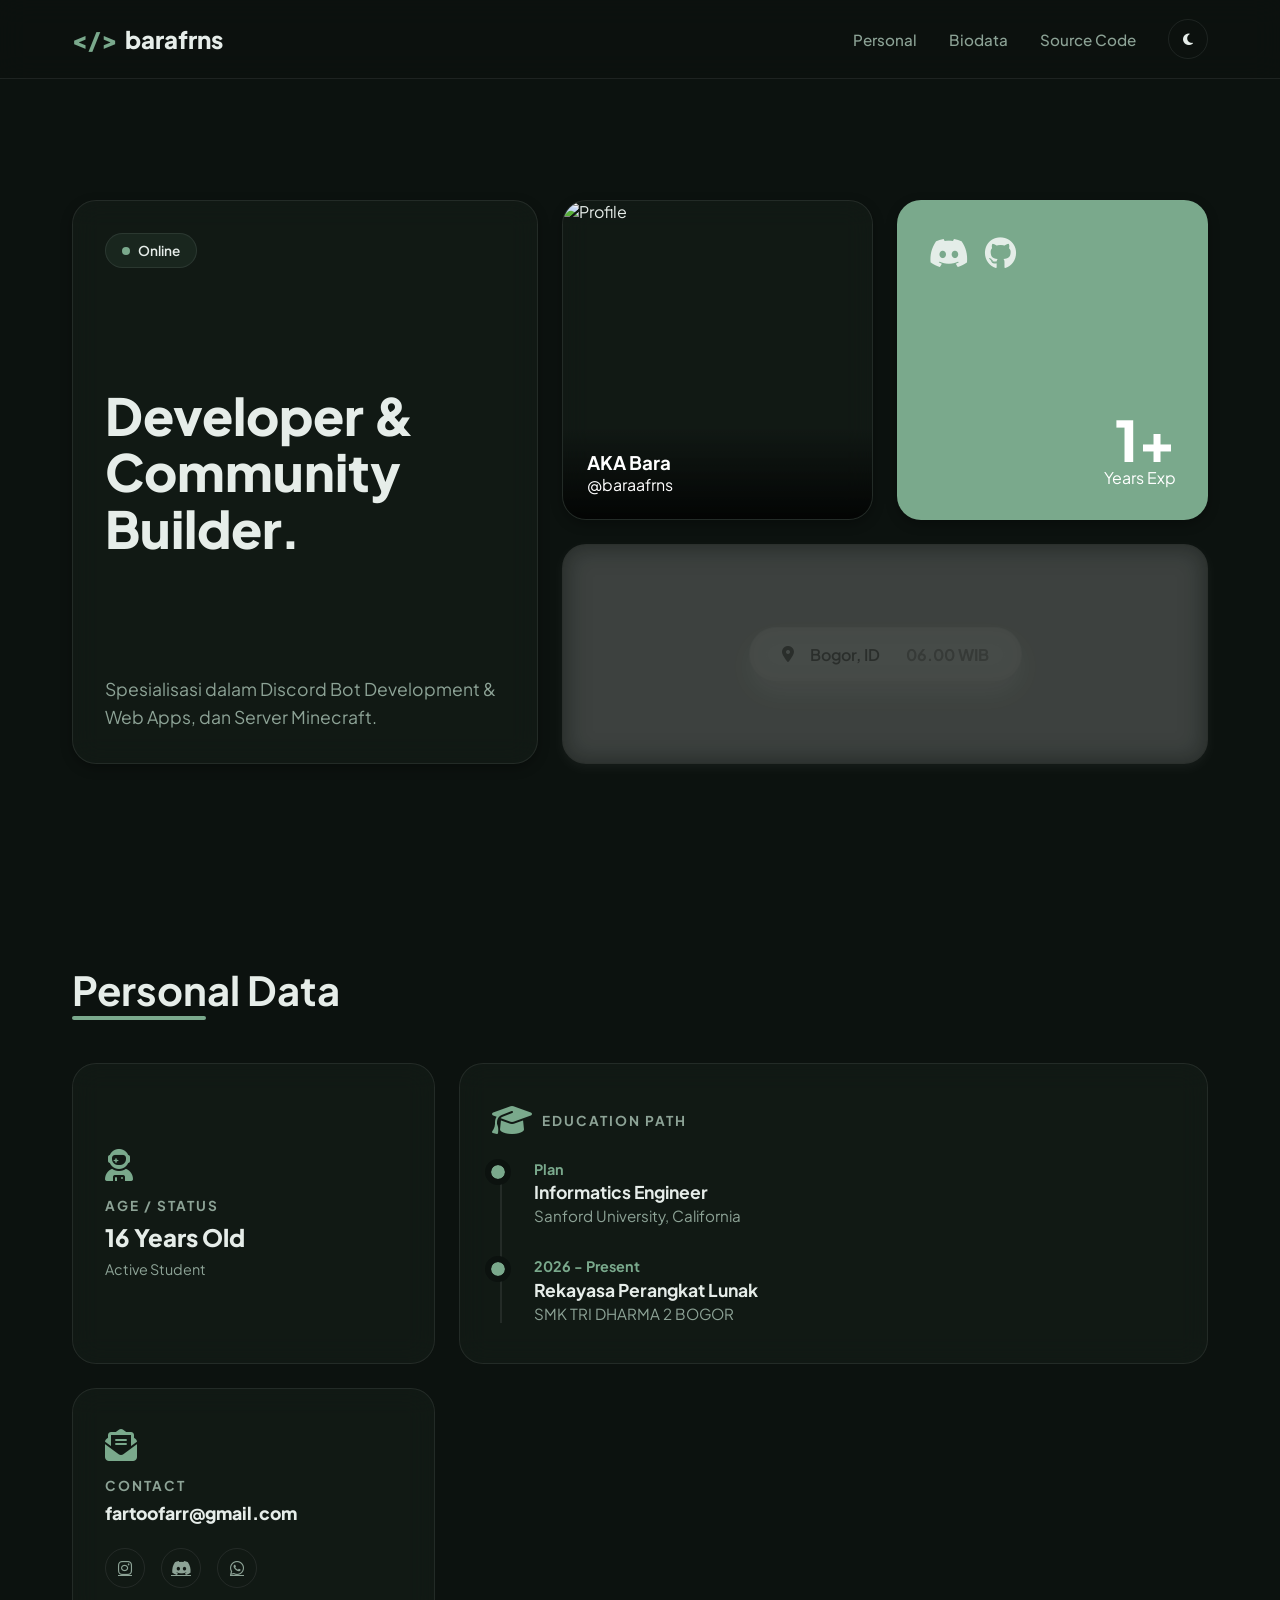
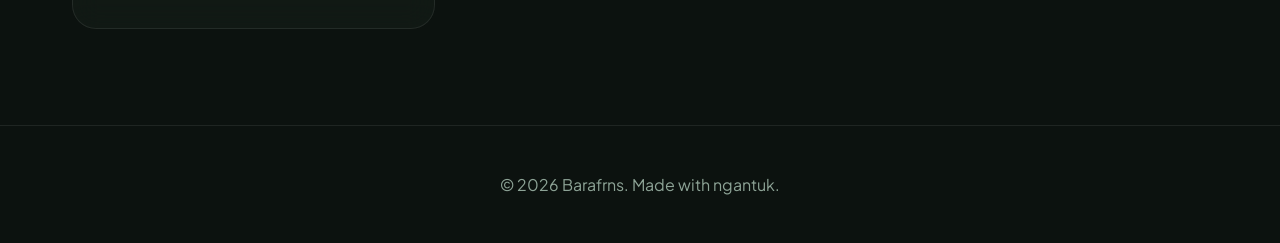
==== index.html @ 6649ecc7 "update" ====
<!DOCTYPE html>
<html lang="en" data-theme="dark">
<head>
    <meta charset="UTF-8">
    <meta name="viewport" content="width=device-width, initial-scale=1.0">
    <title>Barafrns | Personal Dashboard</title>
    <link href="https://unpkg.com/aos@2.3.1/dist/aos.css" rel="stylesheet">
    <link href="https://cdnjs.cloudflare.com/ajax/libs/font-awesome/6.4.0/css/all.min.css" rel="stylesheet">
    <link href="https://fonts.googleapis.com/css2?family=Plus+Jakarta+Sans:wght@300;500;700;800&display=swap" rel="stylesheet">
    <link rel="stylesheet" href="./style.css">
</head>
<body>
    <div class="cursor-dot" data-cursor-dot></div>
    <div class="cursor-outline" data-cursor-outline></div>

    <nav id="navbar">
        <div class="nav-container">
            <a href="index.html" class="logo">
                <span class="logo-symbol">&lt;/&gt;</span> barafrns
            </a>
            
            <button id="hamburger" aria-label="Menu">
                <i class="fas fa-bars"></i>
            </button>

            <div class="nav-right" id="nav-menu">
                <ul id="nav-links">
                    <li><a href="index.html" class="nav-link">Personal</a></li>
                    <li><a href="#biodata" class="nav-link">Biodata</a></li>
                    <li><a href="projects.html" class="nav-link">Source Code</a></li> 
                </ul>
                
                <button id="theme-toggle" aria-label="Toggle Theme">
                    <i class="fas fa-moon"></i>
                </button>
            </div>
        </div>
    </nav>

    <main>
        <section class="hero-section">
            <div class="bento-grid">
                <div class="bento-item intro-card" data-aos="fade-up">
                    <div class="status-badge">
                        <span class="pulse-dot"></span> Online
                    </div>
                    <h1>Developer &<br> Community Builder.</h1>
                    <p>Spesialisasi dalam Discord Bot Development & Web Apps, dan Server Minecraft.</p>
                </div>

                <div class="bento-item photo-card" data-aos="zoom-in" data-aos-delay="100">
                    <img src="https://raw.githubusercontent.com/tfbarrr/kukukukuk/main/profile.jpg" alt="Profile" class="profile-img">
                    <div class="overlay-info">
                        <h3>AKA Bara</h3>
                        <p>@baraafrns</p>
                    </div>
                </div>

                <div class="bento-item social-card" data-aos="fade-left" data-aos-delay="200">
                    <div class="social-links">
                        <a href="https://discord.gg/KVG5Vw66" target="_blank" class="social-btn"><i class="fab fa-discord"></i></a>
                        <a href="https://github.com/tfbarrr" target="_blank" class="social-btn"><i class="fab fa-github"></i></a>
                    </div>
                    <div class="stat-box">
                        <span class="number">1+</span>
                        <span class="label">Years Exp</span>
                    </div>
                </div>

                <div class="bento-item map-card" data-aos="fade-up" data-aos-delay="300">
                    <div class="map-content">
                        <i class="fas fa-map-marker-alt"></i> 
                        Bogor, ID 
                        <span id="local-time" style="font-weight:bold; margin-left:10px; color:var(--accent-color)">--:--</span>
                    </div>
                </div>
            </div>
        </section>

        <section id="biodata" class="section">
            <h2 class="section-title" data-aos="fade-right">Personal Data</h2>
            
            <div class="biodata-grid">
                <div class="bio-item" data-aos="fade-up" data-aos-delay="100">
                    <i class="fas fa-user-astronaut bio-icon"></i>
                    <div class="bio-label">Age / Status</div>
                    <div class="bio-value">16 Years Old</div>
                    <p style="color: var(--text-secondary); margin-top: 0.5rem; font-size: 0.9rem;">Active Student</p>
                </div>

                <div class="bio-item" data-aos="fade-up" data-aos-delay="200" style="grid-column: span 2;"> <div style="display:flex; align-items:center; gap:10px;">
                        <i class="fas fa-graduation-cap bio-icon" style="margin-bottom:0"></i>
                        <span class="bio-label" style="margin-bottom:0">Education Path</span>
                    </div>
                    
                    <div class="education-timeline">
                        <div class="edu-item">
                            <div class="edu-year">Plan</div>
                            <div class="edu-degree">Informatics Engineer</div>
                            <div class="edu-school">Sanford University, California</div>
                        </div>
                        <div class="edu-item">
                            <div class="edu-year">2026 - Present</div>
                            <div class="edu-degree">Rekayasa Perangkat Lunak</div>
                            <div class="edu-school">SMK TRI DHARMA 2 BOGOR</div>
                        </div>
                    </div>
                </div>

                <div class="bio-item" data-aos="fade-up" data-aos-delay="300">
                    <i class="fas fa-envelope-open-text bio-icon"></i>
                    <div class="bio-label">Contact</div>
                    <div class="bio-value" style="font-size: 1.1rem; word-break: break-all;">fartoofarr@gmail.com</div>
                    
                    <div style="margin-top: 1.5rem; display: flex; gap: 1rem;">
                        <a href="#" class="social-mini-btn"><i class="fab fa-instagram"></i></a>
                        <a href="#" class="social-mini-btn"><i class="fab fa-discord"></i></a>
                        <a href="#" class="social-mini-btn"><i class="fab fa-whatsapp"></i></a>
                    </div>
                </div>
            </div>
        </section>
    </main>

    <footer>
        <div class="footer-content">
            <p>&copy; 2026 Barafrns. Made with ngantuk.</p>
        </div>
    </footer>

    <script src="https://unpkg.com/aos@2.3.1/dist/aos.js"></script>
    <script src="./script.js"></script>
</body>
</html>
---- style.css ----
/* =========================================
   1. VARIABLES & THEMES (CALM NATURE & GLASS)
   ========================================= */
:root {
    --font-main: 'Plus Jakarta Sans', sans-serif;

    /* CALM NATURE LIGHT THEME */
    --bg-color: #f3f6f4; 
    --card-bg: rgba(255, 255, 255, 0.45); /* Glass Base */
    --nav-bg-top: rgba(243, 246, 244, 0.7);
    --nav-bg-scroll: rgba(255, 255, 255, 0.6);
    --text-primary: #24332c; 
    --text-secondary: #5a7065; 
    --accent-color: #4a7c60; /* Soft Leaf Green */
    --accent-hover: #375e48;
    --border-color: rgba(74, 124, 96, 0.18); 
    --cursor-hover-bg: rgba(74, 124, 96, 0.12);
    --shadow-sm: 0 4px 12px rgba(36, 51, 44, 0.04);
    --shadow-md: 0 12px 24px rgba(36, 51, 44, 0.08);
    --glass-blur: blur(14px);
}

/* DARK THEME (DEEP FOREST NIGHT) */
[data-theme="dark"] {
    --bg-color: #0c120f; 
    --card-bg: rgba(22, 32, 27, 0.55); /* Dark Glass */
    --nav-bg-top: rgba(12, 18, 15, 0.75);
    --nav-bg-scroll: rgba(22, 32, 27, 0.65);
    --text-primary: #e6ede9; 
    --text-secondary: #8da396; 
    --accent-color: #7aa98c; /* Sage Pastel */
    --accent-hover: #9bc2aa;
    --border-color: rgba(255, 255, 255, 0.08);
    --cursor-hover-bg: rgba(122, 169, 140, 0.15);
    --shadow-sm: 0 4px 12px rgba(0, 0, 0, 0.3);
    --shadow-md: 0 12px 24px rgba(0, 0, 0, 0.45);
}

/* EXPERIMENTAL MOSS THEME (PENGGANTI HULK) */
[data-theme="hulk"] {
    --bg-color: #060b08; 
    --card-bg: rgba(14, 26, 20, 0.5); 
    --nav-bg-top: rgba(6, 11, 8, 0.75);
    --nav-bg-scroll: rgba(14, 26, 20, 0.6);
    --text-primary: #d2e3d8;
    --text-secondary: #7fa18d;
    --accent-color: #96cfab; /* Emerald Mist */
    --accent-hover: #b4dfc4;
    --border-color: rgba(150, 207, 171, 0.15);
    --cursor-hover-bg: rgba(150, 207, 171, 0.15);
    --shadow-sm: 0 0 15px rgba(150, 207, 171, 0.08);
    --shadow-md: 0 0 30px rgba(150, 207, 171, 0.15);
}

/* =========================================
   2. RESET & BASE STYLES
   ========================================= */
* { margin: 0; padding: 0; box-sizing: border-box; cursor: none !important; }

html { scroll-behavior: smooth; }

body {
    background-color: var(--bg-color);
    color: var(--text-primary);
    font-family: var(--font-main);
    transition: background-color 0.3s ease, color 0.3s ease;
    overflow-x: hidden;
}

/* =========================================
   3. CUSTOM CURSOR (FIXED BUG)
   ========================================= */
.cursor-dot, .cursor-outline {
    position: fixed; top: 0; left: 0;
    transform: translate(-50%, -50%);
    border-radius: 50%; z-index: 9999;
    pointer-events: none;
    opacity: 0; /* Menghilangkan flash bug di awal */
    transition: opacity 0.3s ease, width 0.25s ease, height 0.25s ease, background-color 0.25s ease, transform 0.25s ease;
}
.cursor-dot { width: 8px; height: 8px; background-color: var(--accent-color); }
.cursor-outline {
    width: 36px; height: 36px;
    border: 1.5px solid var(--text-secondary);
}

/* State Hover yang dipicu Class JS */
.cursor-outline.cursor-hover {
    width: 55px;
    height: 55px;
    background-color: var(--cursor-hover-bg);
    border-color: transparent;
}
.cursor-dot.cursor-hover {
    transform: translate(-50%, -50%) scale(0.5);
    background-color: var(--accent-color);
}

/* =========================================
   4. NAVBAR (GLASS THEMED)
   ========================================= */
nav {
    position: fixed; top: 0; width: 100%; z-index: 100;
    backdrop-filter: var(--glass-blur);
    -webkit-backdrop-filter: var(--glass-blur);
    background: var(--nav-bg-top); 
    border-bottom: 1px solid var(--border-color);
    padding: 1.2rem 0;
    transition: all 0.3s ease;
}

.nav-container {
    max-width: 1200px; margin: 0 auto; padding: 0 2rem;
    display: flex; justify-content: space-between; align-items: center;
}

.logo {
    font-weight: 800; font-size: 1.5rem; text-decoration: none;
    color: var(--text-primary); display: flex; align-items: center; gap: 0.5rem;
}
.logo-symbol { color: var(--accent-color); }

.nav-right { display: flex; align-items: center; gap: 2rem; }
#nav-links { list-style: none; display: flex; gap: 2rem; }

.nav-link {
    text-decoration: none; color: var(--text-secondary);
    font-weight: 500; transition: color 0.3s;
    font-size: 0.95rem;
}
.nav-link:hover, .nav-link.active { color: var(--accent-color); }

#theme-toggle {
    background: none; border: 1px solid var(--border-color);
    color: var(--text-primary); padding: 0.5rem; border-radius: 50%;
    width: 40px; height: 40px; display: grid; place-items: center;
    transition: all 0.3s;
}
#theme-toggle:hover { 
    background: var(--accent-color); 
    color: var(--bg-color); 
    border-color: var(--accent-color); 
}

/* =========================================
   5. HERO SECTION (BENTO GRID GLASS EFFECT)
   ========================================= */
.hero-section {
    min-height: 100vh; 
    padding: 8rem 2rem 4rem;
    max-width: 1200px; 
    margin: 0 auto;
    display: flex; 
    align-items: center;
}

.bento-grid {
    display: grid;
    grid-template-columns: 1.5fr 1fr 1fr;
    grid-template-rows: 320px 220px;
    gap: 1.5rem; 
    width: 100%;
}

.bento-item {
    background: var(--card-bg); 
    backdrop-filter: var(--glass-blur);
    -webkit-backdrop-filter: var(--glass-blur);
    border-radius: 24px;
    padding: 2rem; 
    border: 1px solid var(--border-color);
    box-shadow: var(--shadow-sm); 
    position: relative; 
    overflow: hidden;
    transition: transform 0.4s cubic-bezier(0.2, 0.8, 0.2, 1), border-color 0.3s, box-shadow 0.3s;
}

.bento-item:hover {
    transform: translateY(-5px); 
    box-shadow: var(--shadow-md);
    border-color: var(--accent-color);
}

/* Grid Assignments */
.intro-card { grid-column: 1 / 2; grid-row: 1 / 3; display: flex; flex-direction: column; justify-content: space-between; }
.photo-card { grid-column: 2 / 3; grid-row: 1 / 2; padding: 0; }
.social-card { grid-column: 3 / 4; grid-row: 1 / 2; display: flex; flex-direction: column; justify-content: space-between; background: var(--accent-color); border: none; }
.map-card { grid-column: 2 / 4; grid-row: 2 / 3; display: flex; align-items: center; justify-content: center; background-image: url('https://upload.wikimedia.org/wikipedia/commons/e/ec/World_map_blank_without_borders.svg'); background-size: cover; background-position: center; filter: grayscale(1) opacity(0.25); }
[data-theme="dark"] .map-card { filter: invert(1) grayscale(1) opacity(0.15); }

/* Card Contents */
.status-badge {
    display: inline-flex; align-items: center; gap: 0.5rem;
    background: rgba(74, 124, 96, 0.15); color: var(--text-primary);
    padding: 0.5rem 1rem; border-radius: 20px; 
    font-size: 0.85rem; font-weight: 600;
    width: fit-content; margin-bottom: 1rem; 
    border: 1px solid var(--border-color);
}
.pulse-dot { width: 8px; height: 8px; background: var(--accent-color); border-radius: 50%; animation: pulse 2s infinite; }
@keyframes pulse { 0% { box-shadow: 0 0 0 0 rgba(122, 169, 140, 0.7); } 70% { box-shadow: 0 0 0 10px rgba(122, 169, 140, 0); } 100% { box-shadow: 0 0 0 0 rgba(122, 169, 140, 0); } }

.intro-card h1 { font-size: clamp(2.5rem, 4vw, 3.5rem); line-height: 1.1; margin-bottom: 1rem; font-weight: 800; color: var(--text-primary); }
.intro-card p { color: var(--text-secondary); font-size: 1.1rem; line-height: 1.6; }

.profile-img { width: 100%; height: 100%; object-fit: cover; transition: 0.5s; }
.photo-card:hover .profile-img { transform: scale(1.05); }
.overlay-info { position: absolute; bottom: 0; left: 0; width: 100%; padding: 1.5rem; background: linear-gradient(to top, rgba(0,0,0,0.8), transparent); color: #fff; }

.social-links { display: flex; gap: 1rem; }
.social-btn { font-size: 2rem; color: #fff !important; opacity: 0.8; transition: 0.3s; }
.social-btn:hover { opacity: 1; transform: scale(1.1); }
.stat-box { text-align: right; color: #fff !important; }
.stat-box .number { display: block; font-size: 3.5rem; font-weight: 800; line-height: 1; }

.map-content { 
    background: var(--card-bg); 
    backdrop-filter: var(--glass-blur);
    -webkit-backdrop-filter: var(--glass-blur);
    padding: 1rem 2rem; border-radius: 50px; display: flex; align-items: center; gap: 1rem; box-shadow: var(--shadow-md); border: 1px solid var(--border-color); font-weight: 600; 
}

/* =========================================
   6. BIODATA SECTION (GLASS EFFECT)
   ========================================= */
.section { max-width: 1200px; margin: 0 auto; padding: 4rem 2rem 6rem; }
.section-title { font-size: 2.5rem; margin-bottom: 3rem; color: var(--text-primary); position: relative; display: inline-block; }
.section-title::after { content: ''; position: absolute; bottom: -5px; left: 0; width: 50%; height: 4px; background: var(--accent-color); border-radius: 2px; }

.biodata-grid {
    display: grid;
    grid-template-columns: repeat(auto-fit, minmax(300px, 1fr));
    gap: 1.5rem;
    width: 100%;
}

.bio-item {
    background: var(--card-bg);
    backdrop-filter: var(--glass-blur);
    -webkit-backdrop-filter: var(--glass-blur);
    padding: 2.5rem 2rem;
    border-radius: 24px;
    border: 1px solid var(--border-color);
    transition: all 0.3s ease;
    display: flex;
    flex-direction: column;
    justify-content: center;
    position: relative;
    overflow: hidden;
}

.bio-item:hover {
    border-color: var(--accent-color);
    transform: translateY(-5px);
    box-shadow: var(--shadow-md);
}

.bio-icon { font-size: 2rem; color: var(--accent-color); margin-bottom: 1rem; }
.bio-label { color: var(--text-secondary); font-size: 0.85rem; text-transform: uppercase; letter-spacing: 2px; margin-bottom: 0.5rem; font-weight: 700; }
.bio-value { font-size: 1.5rem; font-weight: 800; color: var(--text-primary); }

.education-timeline {
    border-left: 2px solid var(--border-color);
    padding-left: 2rem;
    margin-top: 1.5rem;
    margin-left: 0.5rem;
}

.edu-item { position: relative; margin-bottom: 2rem; }
.edu-item:last-child { margin-bottom: 0; }
.edu-item::before {
    content: ''; position: absolute; left: -2.65rem; top: 0.3rem;
    width: 14px; height: 14px;
    background: var(--accent-color);
    border-radius: 50%;
    outline: 6px solid var(--bg-color);
}

.edu-year { color: var(--accent-color); font-weight: 700; font-size: 0.9rem; margin-bottom: 0.2rem; }
.edu-degree { font-size: 1.1rem; font-weight: 700; color: var(--text-primary); margin-bottom: 0.2rem; }
.edu-school { color: var(--text-secondary); font-size: 0.95rem; }

.social-mini-btn {
    width: 40px; height: 40px;
    border-radius: 50%;
    border: 1px solid var(--border-color);
    display: flex; align-items: center; justify-content: center;
    color: var(--text-secondary);
    transition: 0.3s;
}
.social-mini-btn:hover { background: var(--accent-color); color: var(--bg-color); border-color: var(--accent-color); }

/* PROJECT PAGE STYLES */
.code-grid { display: grid; grid-template-columns: repeat(auto-fill, minmax(320px, 1fr)); gap: 2rem; width: 100%; }
.code-card {
    background: var(--card-bg);
    backdrop-filter: var(--glass-blur);
    -webkit-backdrop-filter: var(--glass-blur);
    border-radius: 20px; border: 1px solid var(--border-color);
    overflow: hidden; transition: all 0.4s ease; display: flex; flex-direction: column;
}
.code-card:hover { transform: translateY(-10px); border-color: var(--accent-color); box-shadow: var(--shadow-md); }
.code-header { 
    padding: 1.5rem; 
    background: rgba(122, 169, 140, 0.08); 
    display: flex; justify-content: space-between; align-items: center; 
    border-bottom: 1px solid var(--border-color);
}
.code-lang { font-family: monospace; color: var(--accent-color); font-weight: bold; font-size: 1.2rem; letter-spacing: 1px; }
.code-body { padding: 1.5rem; flex-grow: 1; }
.code-body h3 { font-size: 1.4rem; margin-bottom: 0.5rem; color: var(--text-primary); }
.code-body p { color: var(--text-secondary); font-size: 1rem; line-height: 1.6; }
.code-footer { padding: 1rem 1.5rem; border-top: 1px solid var(--border-color); display: flex; justify-content: space-between; align-items: center; background: rgba(0,0,0,0.03); }
[data-theme="dark"] .code-footer { background: rgba(0,0,0,0.2); }

.btn-code {
    padding: 0.6rem 1.2rem; background: transparent; border: 1px solid var(--accent-color);
    color: var(--accent-color); border-radius: 8px; text-decoration: none; font-weight: 600;
    transition: 0.3s; font-size: 0.9rem;
}
.btn-code:hover { background: var(--accent-color); color: var(--bg-color); }

/* FOOTER DAN RESPONSIVE */
footer { padding: 3rem 0; text-align: center; border-top: 1px solid var(--border-color); margin-top: auto; color: var(--text-secondary); }

@media (max-width: 900px) {
    .bento-grid { grid-template-columns: 1fr; grid-template-rows: auto; gap: 1rem; }
    .intro-card, .photo-card, .social-card, .map-card { grid-column: 1 / -1; grid-row: auto; }
    .hero-section { padding: 6rem 1.5rem 3rem; }
    .nav-right { display: none; } 
    .biodata-grid { grid-template-columns: 1fr; }
    .bio-item[style*="span 2"] { grid-column: auto !important; }
}

/* NAVBAR */
#hamburger {
    display: none; background: none; border: none;
    color: var(--text-primary); font-size: 1.5rem; z-index: 102;
}

@media (max-width: 900px) {
    #hamburger { display: block; }
    .nav-right {
        display: flex !important; position: fixed; top: 0; right: -100%; 
        width: 75%; height: 100vh; background: var(--nav-bg-scroll);
        backdrop-filter: var(--glass-blur); -webkit-backdrop-filter: var(--glass-blur);
        flex-direction: column; justify-content: center; align-items: center; gap: 2rem;
        transition: 0.4s cubic-bezier(0.4, 0, 0.2, 1); box-shadow: -5px 0 15px rgba(0,0,0,0.2); z-index: 101;
    }
    .nav-right.active { right: 0; }
    #nav-links { flex-direction: column; align-items: center; gap: 2.5rem; font-size: 1.2rem; }
}

/* HERO SECTION */
.projects-hero { padding-top: 8rem; min-height: auto; }
.project-header {
    background: var(--card-bg); backdrop-filter: var(--glass-blur); -webkit-backdrop-filter: var(--glass-blur);
    border-radius: 24px; padding: 3rem; border: 1px solid var(--border-color);
    box-shadow: var(--shadow-sm); margin-bottom: 3rem; position: relative; overflow: hidden; transition: all 0.3s ease;
}
.project-header:hover { border-color: var(--accent-color); box-shadow: var(--shadow-md); transform: translateY(-5px); }
.project-header h1 { font-size: clamp(2rem, 4vw, 3rem); margin-bottom: 1rem; font-weight: 800; line-height: 1.2; }

.hulk-badge {
    background: rgba(150, 207, 171, 0.15) !important; 
    color: var(--accent-color) !important; 
    border: 1px solid var(--border-color) !important; 
}
.hulk-title { color: var(--accent-color) !important; }

@media (max-width: 768px) {
    .project-header { padding: 2rem; text-align: center; }
    .projects-hero { padding-top: 6rem; }
    .code-grid { grid-template-columns: 1fr; }
}

/* TS GRID */
.tech-grid {
    display: grid;
    grid-template-columns: repeat(4, 1fr);
    gap: 0.65rem;
    margin-top: 1rem;
}

.tech-box {
    background: rgba(255, 255, 255, 0.04);
    backdrop-filter: blur(4px);
    -webkit-backdrop-filter: blur(4px);
    border: 1px solid var(--border-color);
    border-radius: 12px;
    padding: 0.7rem 0.4rem;
    display: flex;
    flex-direction: column;
    align-items: center;
    justify-content: center;
    gap: 0.4rem;
    transition: all 0.3s cubic-bezier(0.25, 0.8, 0.25, 1);
}

[data-theme="light"] .tech-box {
    background: rgba(0, 0, 0, 0.03);
}

.tech-box i {
    font-size: 1.6rem;
    filter: drop-shadow(0 2px 4px rgba(0,0,0,0.15));
    transition: transform 0.3s cubic-bezier(0.175, 0.885, 0.32, 1.275);
}

.tech-box span {
    font-size: 0.7rem;
    font-weight: 700;
    color: var(--text-secondary);
    transition: color 0.3s;
}

/* Hover Effect Grid Box */
.tech-box:hover {
    border-color: var(--accent-color);
    background: var(--cursor-hover-bg);
    transform: translateY(-3px);
    box-shadow: var(--shadow-sm);
}

.tech-box:hover i {
    transform: scale(1.15);
}

.tech-box:hover span {
    color: var(--text-primary);
}

/* Tombol Mode di Dalam Card Header */
.nav-theme-toggle {
    background: transparent;
    border: none;
    color: var(--text-primary);
    cursor: pointer;
    font-family: inherit;
    font-size: 0.95rem;
    font-weight: 500;
    display: flex;
    align-items: center;
    gap: 0.5rem;
    padding: 0.5rem 1rem;
    transition: color 0.3s ease;
}

.nav-theme-toggle:hover {
    color: var(--accent-color);
}

/* Responsive adjustment untuk layar kecil */
@media (max-width: 400px) {
    .tech-grid {
        grid-template-columns: repeat(3, 1fr);
    }
}
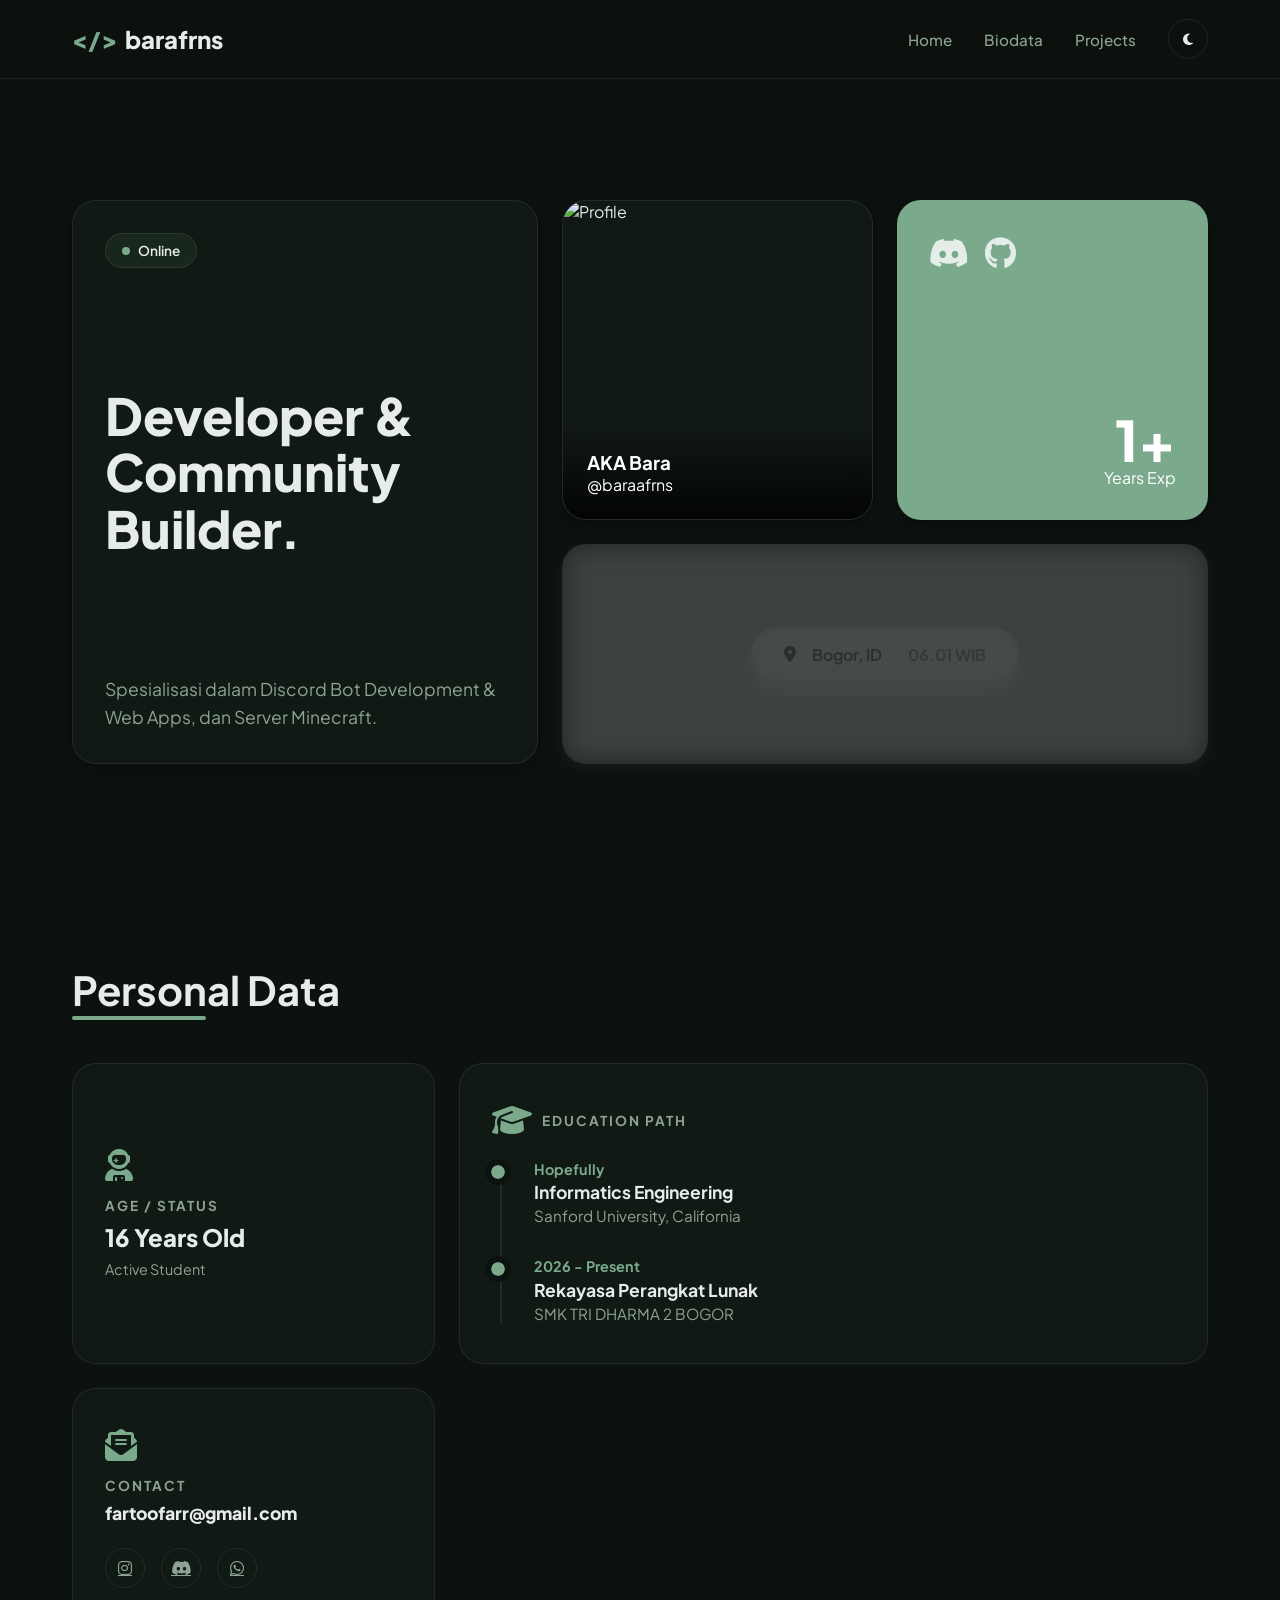
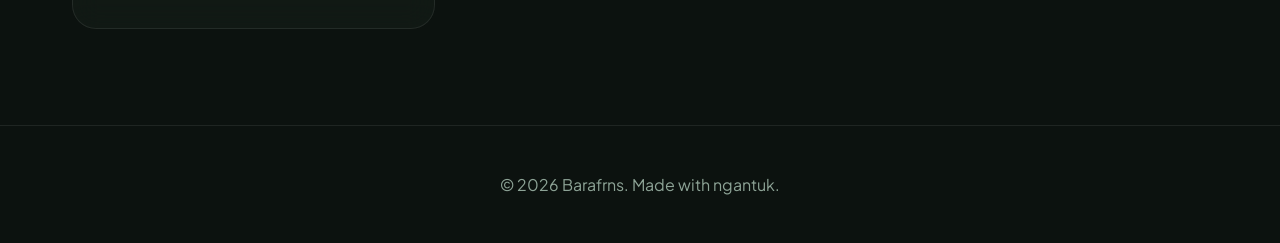
==== commit 3c22098c: "Fix navigation links and update HTML structure" ====
--- a/index.html
+++ b/index.html
@@ -25,9 +25,9 @@
 
             <div class="nav-right" id="nav-menu">
                 <ul id="nav-links">
-                    <li><a href="index.html" class="nav-link">Personal</a></li>
+                    <li><a href="index.html" class="nav-link">Home</a></li>
                     <li><a href="#biodata" class="nav-link">Biodata</a></li>
-                    <li><a href="projects.html" class="nav-link">Source Code</a></li> 
+                    <li><a href="projects.html" class="nav-link">Projects</a></li> 
                 </ul>
                 
                 <button id="theme-toggle" aria-label="Toggle Theme">
@@ -95,8 +95,8 @@
                     
                     <div class="education-timeline">
                         <div class="edu-item">
-                            <div class="edu-year">Plan</div>
-                            <div class="edu-degree">Informatics Engineer</div>
+                            <div class="edu-year">Hopefully</div>
+                            <div class="edu-degree">Informatics Engineering</div>
                             <div class="edu-school">Sanford University, California</div>
                         </div>
                         <div class="edu-item">
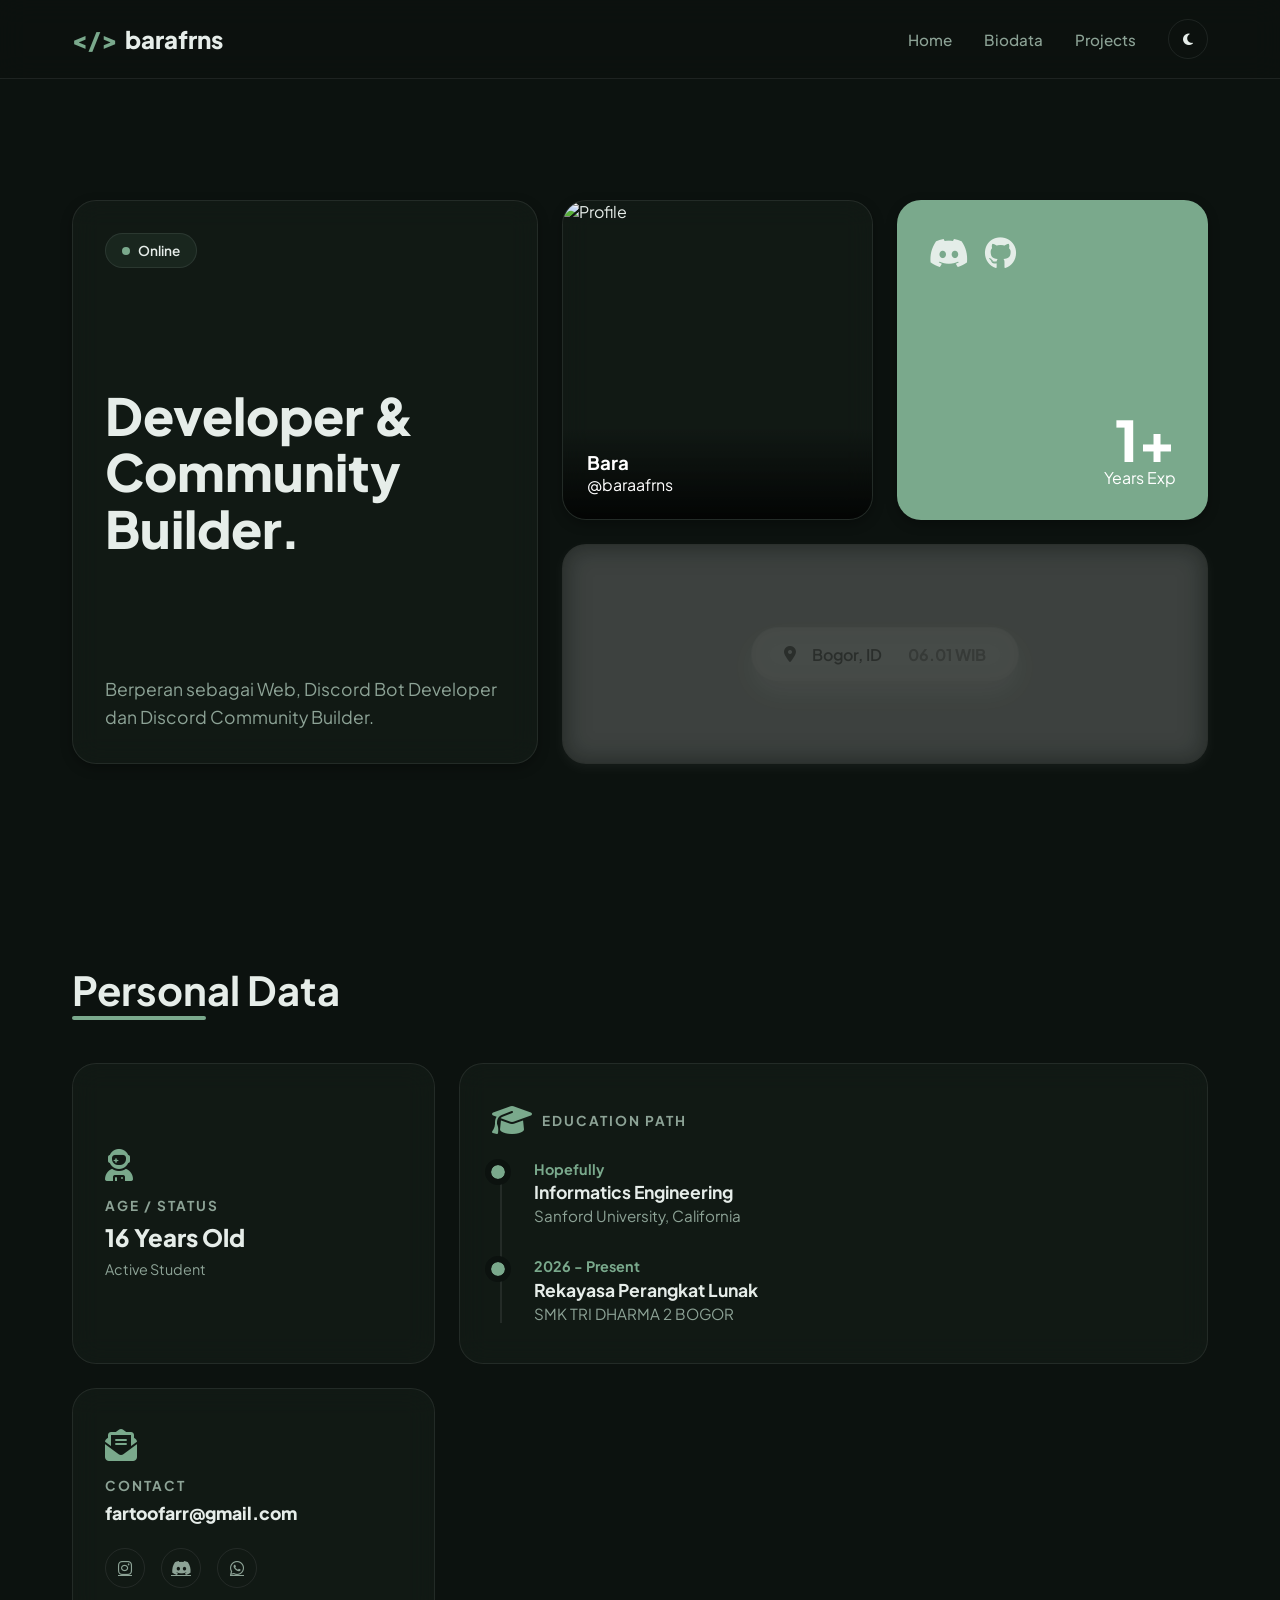
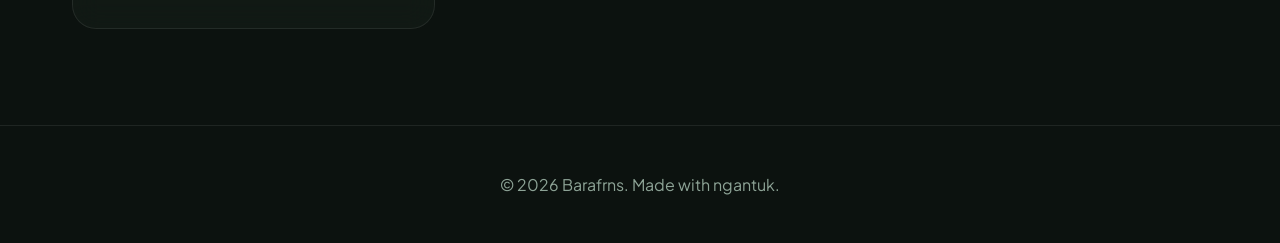
==== commit 318e9a23: "Revise personal data and update social links Updated personal information and social links in the HT" ====
--- a/index.html
+++ b/index.html
@@ -45,13 +45,13 @@
                         <span class="pulse-dot"></span> Online
                     </div>
                     <h1>Developer &<br> Community Builder.</h1>
-                    <p>Spesialisasi dalam Discord Bot Development & Web Apps, dan Server Minecraft.</p>
+                    <p>Berperan sebagai Web, Discord Bot Developer dan Discord Community Builder.</p>
                 </div>
 
                 <div class="bento-item photo-card" data-aos="zoom-in" data-aos-delay="100">
                     <img src="https://raw.githubusercontent.com/tfbarrr/kukukukuk/main/profile.jpg" alt="Profile" class="profile-img">
                     <div class="overlay-info">
-                        <h3>AKA Bara</h3>
+                        <h3>Bara</h3>
                         <p>@baraafrns</p>
                     </div>
                 </div>
@@ -113,9 +113,9 @@
                     <div class="bio-value" style="font-size: 1.1rem; word-break: break-all;">fartoofarr@gmail.com</div>
                     
                     <div style="margin-top: 1.5rem; display: flex; gap: 1rem;">
-                        <a href="#" class="social-mini-btn"><i class="fab fa-instagram"></i></a>
-                        <a href="#" class="social-mini-btn"><i class="fab fa-discord"></i></a>
-                        <a href="#" class="social-mini-btn"><i class="fab fa-whatsapp"></i></a>
+                        <a href="https://www.instagram.com/barafrns?igsh=aHN0MmJ1MWNlNWJi" class="social-mini-btn"><i class="fab fa-instagram"></i></a>
+                        <a href="https://discord.gg/BD3QJDSm" class="social-mini-btn"><i class="fab fa-discord"></i></a>
+                        <a href="https://wa.me/+6289601348818" class="social-mini-btn"><i class="fab fa-whatsapp"></i></a>
                     </div>
                 </div>
             </div>
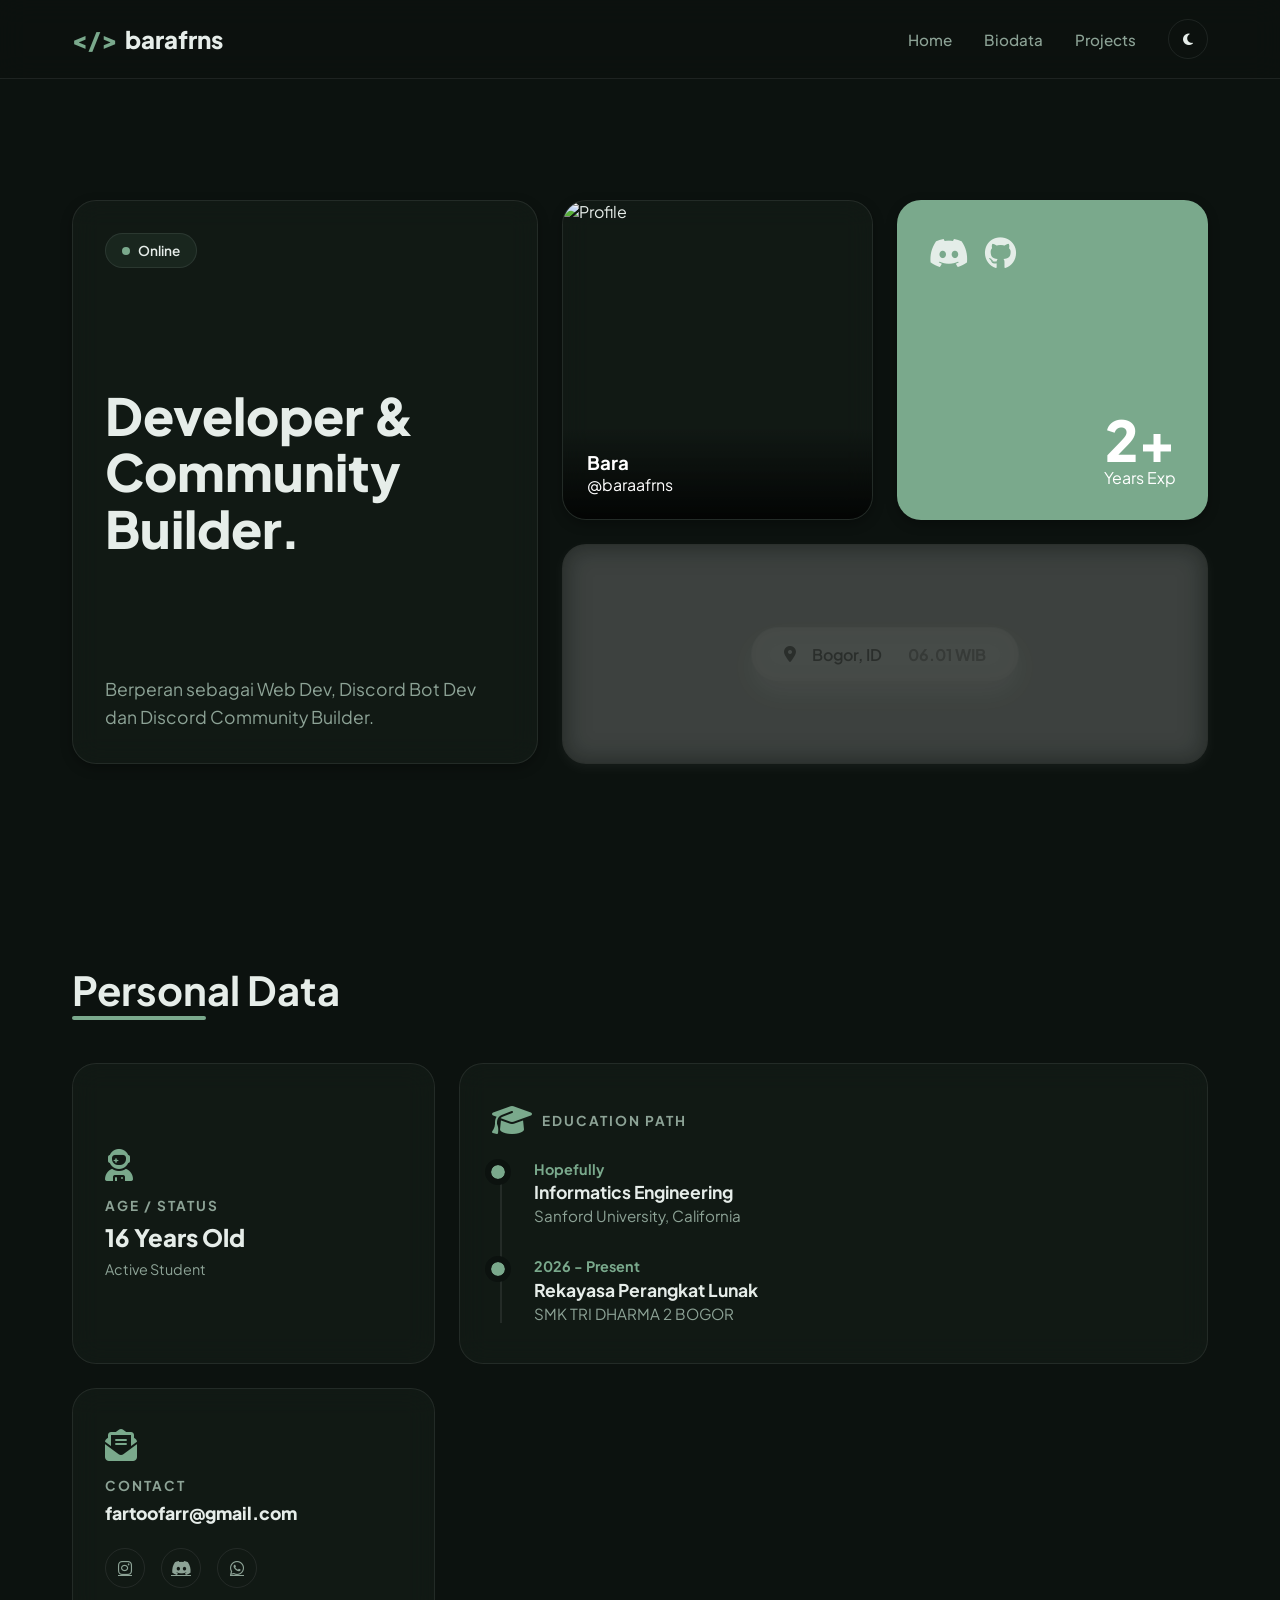
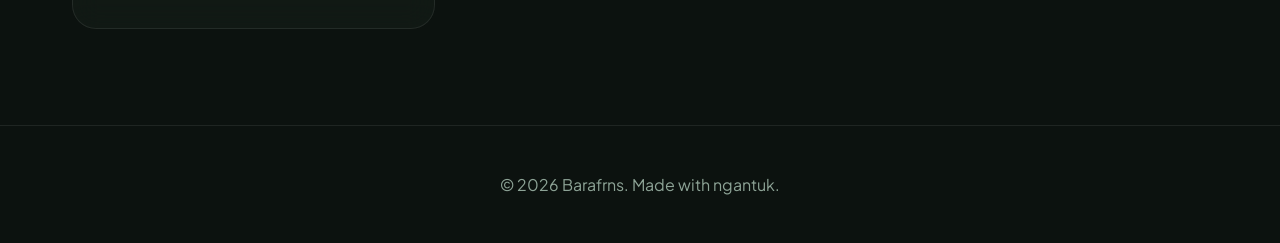
==== commit c409ef73: "Modify developer role description in index.html Updated the description of the developer role in the" ====
--- a/index.html
+++ b/index.html
@@ -45,11 +45,11 @@
                         <span class="pulse-dot"></span> Online
                     </div>
                     <h1>Developer &<br> Community Builder.</h1>
-                    <p>Berperan sebagai Web, Discord Bot Developer dan Discord Community Builder.</p>
+                    <p>Berperan sebagai Web Dev, Discord Bot Dev dan Discord Community Builder.</p>
                 </div>
 
                 <div class="bento-item photo-card" data-aos="zoom-in" data-aos-delay="100">
-                    <img src="https://raw.githubusercontent.com/tfbarrr/kukukukuk/main/profile.jpg" alt="Profile" class="profile-img">
+                    <img src="https://raw.githubusercontent.com/tfbarrr/kukukukuk/main/profile.jpeg" alt="Profile" class="profile-img">
                     <div class="overlay-info">
                         <h3>Bara</h3>
                         <p>@baraafrns</p>
@@ -62,7 +62,7 @@
                         <a href="https://github.com/tfbarrr" target="_blank" class="social-btn"><i class="fab fa-github"></i></a>
                     </div>
                     <div class="stat-box">
-                        <span class="number">1+</span>
+                        <span class="number">2+</span>
                         <span class="label">Years Exp</span>
                     </div>
                 </div>
